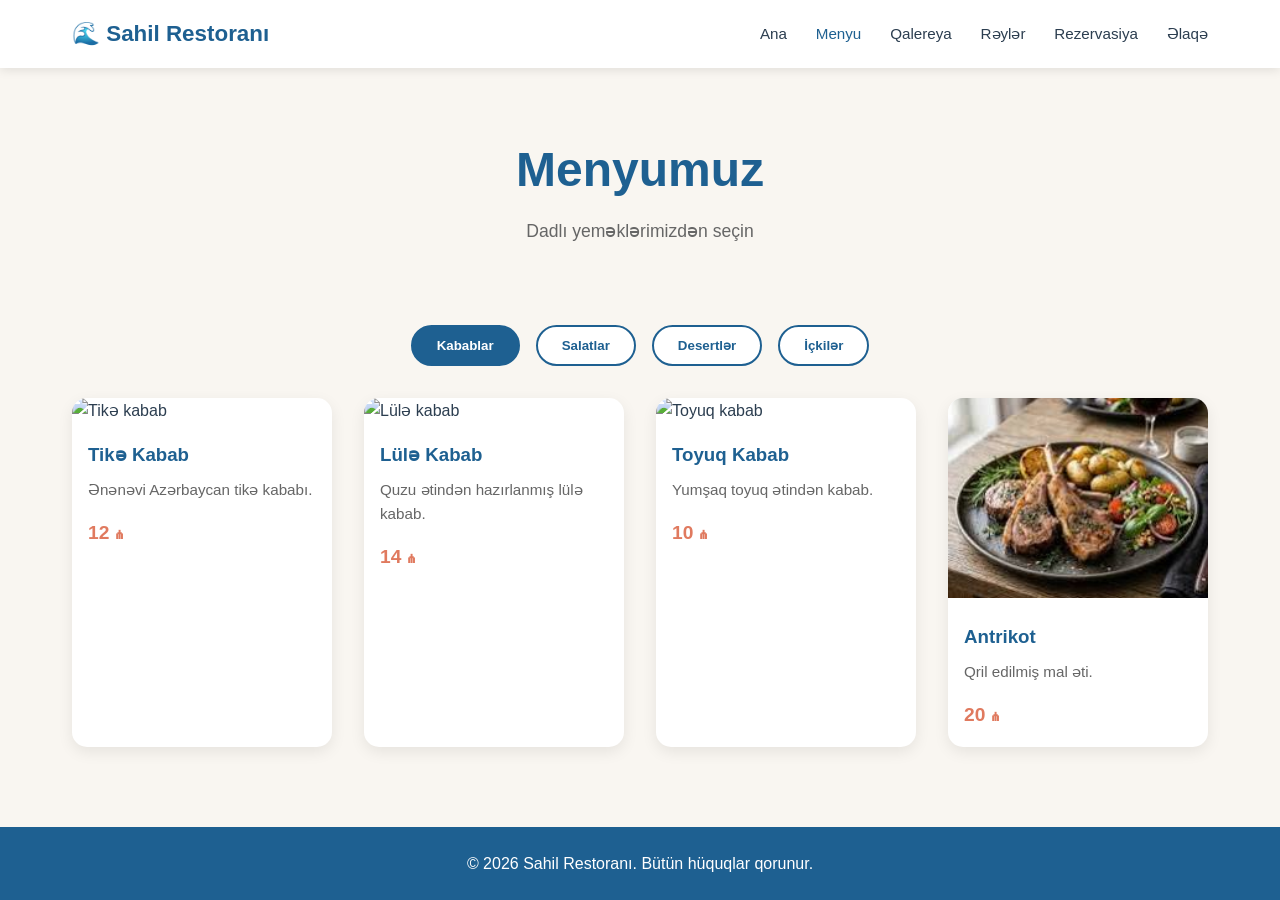
==== menu.html @ 6dcf40fe "Final project" ====
<!DOCTYPE html>
<html lang="en">
<head>
    <meta charset="UTF-8">
    <meta name="viewport" content="width=device-width, initial-scale=1.0">
    <title>Menyu — Sahil Restoranı</title>
    <link rel="stylesheet" href="style.css">
</head>
<body>

    <header class="header">
        <nav class="navbar">
            <a href="index.html" class="logo">🌊 Sahil Restoranı</a>
            <ul class="nav-menu">
                <li><a href="index.html">Ana</a></li>
                <li><a href="menu.html" class="active">Menyu</a></li>
                <li><a href="qalereya.html">Qalereya</a></li>
                <li><a href="reyler.html">Rəylər</a></li>
                <li><a href="rezervasiya.html">Rezervasiya</a></li>
                <li><a href="elaqe.html">Əlaqə</a></li>
            </ul>
            <div class="hamburger"><span></span><span></span><span></span></div>
        </nav>
    </header>

    <section class="page-title">
        <h1>Menyumuz</h1>
        <p>Dadlı yeməklərimizdən seçin</p>
    </section>

    <section class="menu">
        <div class="menu-tabs">
            <button class="tab-btn active" data-tab="kabab">Kabablar</button>
            <button class="tab-btn" data-tab="salat">Salatlar</button>
            <button class="tab-btn" data-tab="desert">Desertlər</button>
            <button class="tab-btn" data-tab="ickiler">İçkilər</button>
        </div>

        <div class="menu-grid active" data-content="kabab">
            <div class="menu-item">
                <img src="https://images.pexels.com/photos/8681915/pexels-photo-8681915.jpeg" alt="Tikə kabab">
                <h3>Tikə Kabab</h3>
                <p>Ənənəvi Azərbaycan tikə kababı.</p>
                <span class="price">12 ₼</span>
            </div>
            <div class="menu-item">
                <img src="https://images.pexels.com/photos/36169136/pexels-photo-36169136.jpeg" alt="Lülə kabab">
                <h3>Lülə Kabab</h3>
                <p>Quzu ətindən hazırlanmış lülə kabab.</p>
                <span class="price">14 ₼</span>
            </div>
            <div class="menu-item">
                <img src="https://images.pexels.com/photos/37322777/pexels-photo-37322777.jpeg" alt="Toyuq kabab">
                <h3>Toyuq Kabab</h3>
                <p>Yumşaq toyuq ətindən kabab.</p>
                <span class="price">10 ₼</span>
            </div>
            <div class="menu-item">
                <img src="[data-uri]" alt="Antrikot">
                <h3>Antrikot</h3>
                <p>Qril edilmiş mal əti.</p>
                <span class="price">20 ₼</span>
            </div>
        </div>

        <div class="menu-grid" data-content="salat">
            <div class="menu-item">
                <img src="https://images.pexels.com/photos/38986888/pexels-photo-38986888.jpeg" alt="Çoban salatı">
                <h3>Çoban Salatı</h3>
                <p>Təzə tərəvəzlərdən hazırlanmış salat.</p>
                <span class="price">8 ₼</span>
            </div>
            <div class="menu-item">
                <img src="https://images.pexels.com/photos/36798132/pexels-photo-36798132.jpeg" alt="Sezar">
                <h3>Sezar Salatı</h3>
                <p>Toyuq, kruton və xüsusi sous ilə.</p>
                <span class="price">10 ₼</span>
            </div>
            <div class="menu-item">
                <img src="https://images.pexels.com/photos/37206679/pexels-photo-37206679.jpeg" alt="Yunan salatı">
                <h3>Yunan Salatı</h3>
                <p>Feta pendiri və zeytun ilə.</p>
                <span class="price">9 ₼</span>
            </div>
        </div>

        <div class="menu-grid" data-content="desert">
            <div class="menu-item">
                <img src="https://images.pexels.com/photos/27848148/pexels-photo-27848148.jpeg" alt="Şokolad tortu">
                <h3>Şokolad Tortu</h3>
                <p>Ev şəraitində hazırlanmış tort.</p>
                <span class="price">6 ₼</span>
            </div>
            <div class="menu-item">
                <img src="https://images.pexels.com/photos/25746365/pexels-photo-25746365.jpeg" alt="Çizkeyk">
                <h3>Çizkeyk</h3>
                <p>Yumşaq və dadlı çizkeyk.</p>
                <span class="price">7 ₼</span>
            </div>
            <div class="menu-item">
                <img src="https://images.pexels.com/photos/10865939/pexels-photo-10865939.jpeg" alt="Baklava">
                <h3>Baklava</h3>
                <p>Ənənəvi Azərbaycan baklavası.</p>
                <span class="price">5 ₼</span>
            </div>
        </div>

        <div class="menu-grid" data-content="ickiler">
            <div class="menu-item">
                <img src="https://images.pexels.com/photos/18067066/pexels-photo-18067066.jpeg" alt="Çay">
                <h3>Azərbaycan Çayı</h3>
                <p>Ənənəvi armudu stəkanda çay.</p>
                <span class="price">3 ₼</span>
            </div>
            <div class="menu-item">
                <img src="https://images.pexels.com/photos/33223927/pexels-photo-33223927.jpeg" alt="Limonad">
                <h3>Ev Limonadı</h3>
                <p>Təzə limondan hazırlanmış.</p>
                <span class="price">4 ₼</span>
            </div>
            <div class="menu-item">
                <img src="https://images.pexels.com/photos/32844754/pexels-photo-32844754.jpeg" alt="Qəhvə">
                <h3>Türk Qəhvəsi</h3>
                <p>Ənənəvi üsulla hazırlanmış.</p>
                <span class="price">4 ₼</span>
            </div>
        </div>
    </section>

    <footer class="footer">
        <p>© 2026 Sahil Restoranı. Bütün hüquqlar qorunur.</p>
    </footer>

    <button class="back-to-top" id="backToTop">↑</button>
    <script src="script.js"></script>
</body>
</html>
---- style.css ----
* {
    margin: 0;
    padding: 0;
    box-sizing: border-box;
}


body {
    font-family: 'Segoe UI', Tahoma, sans-serif;
    color: #2c3e50;
    background: #f9f6f1;
    line-height: 1.6;
    overflow-x: hidden;
}

.header {
    position: sticky;
    top: 0;
    background: rgba(255, 255, 255, 0.95);
    backdrop-filter: blur(10px);
    box-shadow: 0 2px 10px rgba(0, 0, 0, 0.1);
    z-index: 100;
}

.navbar {
    display: flex;
    justify-content: space-between;
    align-items: center;
    padding: 1rem 2rem;
    max-width: 1200px;
    margin: 0 auto;
}

.logo {
    font-size: 1.4rem;
    font-weight: bold;
    text-decoration: none;
    color: #1e6091;
    transition: transform 0.3s;
}

.logo:hover { transform: scale(1.05); }

.nav-menu {
    display: flex;
    list-style: none;
    gap: 1.8rem;
}

.nav-menu a {
    text-decoration: none;
    color: #2c3e50;
    font-weight: 500;
    font-size: 0.95rem;
    position: relative;
    transition: color 0.3s;
}

.nav-menu a::after {
    /* content: ''; */
    position: absolute;
    bottom: -5px;
    left: 0;
    width: 0;
    height: 2px;
    background: #1e6091;
    transition: width 0.3s;
}

.nav-menu a:hover,
.nav-menu a.active { color: #1e6091; }

.nav-menu a:hover::after,
.nav-menu a.active::after { width: 100%; }

.hamburger {
    display: none;
    flex-direction: column;
    cursor: pointer;
    gap: 5px;
}

.hamburger span {
    width: 25px;
    height: 3px;
    background: #1e6091;
    border-radius: 3px;
    transition: 0.3s;
}


.hero {
    height: 100vh;
    background: linear-gradient(rgba(0, 0, 0, 0.5), rgba(0, 0, 0, 0.5)),
                url('https://images.unsplash.com/photo-1559339352-11d035aa65de?w=1600') center/cover fixed;
    display: flex;
    flex-direction: column;
    justify-content: center;
    align-items: center;
    text-align: center;
    color: white;
    padding: 2rem;
    position: relative;
}

.hero-content h1 {
    font-size: clamp(2rem, 5vw, 4rem);
    margin-bottom: 1rem;
    animation: fadeUp 1s ease;
}

.hero-content p {
    font-size: clamp(1rem, 2vw, 1.3rem);
    margin-bottom: 2rem;
    animation: fadeUp 1.3s ease;
}

.hero-buttons {
    display: flex;
    gap: 1rem;
    justify-content: center;
    flex-wrap: wrap;
    animation: fadeUp 1.6s ease;
}

.btn {
    display: inline-block;
    padding: 0.9rem 2rem;
    background: #1e6091;
    color: white;
    text-decoration: none;
    border-radius: 30px;
    font-weight: bold;
    border: 2px solid #1e6091;
    cursor: pointer;
    transition: 0.3s;
    font-size: 1rem;
    font-family: inherit;
}

.btn:hover {
    background: #14456b;
    transform: translateY(-3px);
    box-shadow: 0 10px 20px rgba(30, 96, 145, 0.4);
}

.btn-outline {
    background: transparent;
    color: white;
}

.btn-outline:hover {
    background: white;
    color: #1e6091;
}

.scroll-down {
    position: absolute;
    bottom: 2rem;
    color: white;
    font-size: 1rem;
    animation: bounce 2s infinite;
}

@keyframes bounce {
    0%, 100% { transform: translateY(0); }
    50% { transform: translateY(10px); }
}


.page-title {
    text-align: center;
    padding: 4rem 2rem 2rem;
    max-width: 1200px;
    margin: 0 auto;
    animation: fadeUp 0.8s ease;
}

.page-title h1 {
    font-size: clamp(2rem, 4vw, 3rem);
    color: #1e6091;
    margin-bottom: 0.5rem;
}

.page-title p { color: #666; font-size: 1.1rem; }


section {
    padding: 3rem 2rem;
    max-width: 1200px;
    margin: 0 auto;
}

section h2 {
    text-align: center;
    font-size: clamp(1.8rem, 4vw, 2.5rem);
    color: #1e6091;
    margin-bottom: 2rem;
}


.about-content {
    display: grid;
    grid-template-columns: 1fr 1fr;
    gap: 3rem;
    align-items: center;
}

.about-text p { margin-bottom: 1rem; font-size: 1.05rem; }

.about-content img {
    width: 100%;
    border-radius: 15px;
    box-shadow: 0 10px 30px rgba(0, 0, 0, 0.15);
}

.stats {
    display: flex;
    gap: 2rem;
    margin-top: 2rem;
}

.stat h3 { color: #1e6091; font-size: 2rem; }
.stat p { color: #666; font-size: 0.9rem; }


.menu-tabs {
    display: flex;
    justify-content: center;
    flex-wrap: wrap;
    gap: 1rem;
    margin-bottom: 2rem;
}

.tab-btn {
    padding: 0.7rem 1.5rem;
    border: 2px solid #1e6091;
    background: white;
    color: #1e6091;
    border-radius: 30px;
    cursor: pointer;
    font-weight: 600;
    font-family: inherit;
    transition: 0.3s;
}

.tab-btn:hover { background: #e6f0f8; }
.tab-btn.active { background: #1e6091; color: white; }

.menu-grid {
    display: none;
    grid-template-columns: repeat(auto-fit, minmax(250px, 1fr));
    gap: 2rem;
    animation: fadeIn 0.5s ease;
}

.menu-grid.active { display: grid; }

@keyframes fadeIn {
    from { opacity: 0; transform: translateY(20px); }
    to { opacity: 1; transform: translateY(0); }
}

.menu-item {
    background: white;
    border-radius: 15px;
    overflow: hidden;
    box-shadow: 0 5px 15px rgba(0, 0, 0, 0.08);
    transition: transform 0.3s, box-shadow 0.3s;
}

.menu-item:hover {
    transform: translateY(-8px);
    box-shadow: 0 15px 30px rgba(0, 0, 0, 0.15);
}

.menu-item img {
    width: 100%;
    height: 200px;
    object-fit: cover;
}

.menu-item h3 { padding: 1rem 1rem 0.5rem; color: #1e6091; }
.menu-item p { padding: 0 1rem; color: #666; font-size: 0.95rem; }

.price {
    display: block;
    padding: 1rem;
    font-weight: bold;
    color: #e07a5f;
    font-size: 1.2rem;
}


.gallery-grid {
    display: grid;
    grid-template-columns: repeat(auto-fit, minmax(220px, 1fr));
    gap: 1rem;
}

.gallery-grid img {
    width: 100%;
    height: 220px;
    object-fit: cover;
    border-radius: 10px;
    transition: transform 0.3s, filter 0.3s;
    cursor: pointer;
}

.gallery-grid img:hover {
    transform: scale(1.05);
    filter: brightness(1.1);
}


.reviews-grid {
    display: grid;
    grid-template-columns: repeat(auto-fit, minmax(280px, 1fr));
    gap: 1.5rem;
}

.review-card {
    background: white;
    padding: 2rem;
    border-radius: 15px;
    box-shadow: 0 5px 15px rgba(0, 0, 0, 0.08);
    transition: transform 0.3s;
}

.review-card:hover { transform: translateY(-5px); }

.stars {
    color: #f4b400;
    font-size: 1.3rem;
    margin-bottom: 0.5rem;
}

.review-card p {
    font-style: italic;
    margin-bottom: 1rem;
    color: #555;
}

.review-card h4 { color: #1e6091; text-align: right; }


.reservation {
    background: white;
    border-radius: 20px;
    padding: 3rem 2rem;
    box-shadow: 0 10px 30px rgba(0, 0, 0, 0.08);
    max-width: 900px;
    margin: 0 auto 3rem;
}

.reservation-form {
    display: grid;
    grid-template-columns: 1fr 1fr;
    gap: 1.5rem;
    max-width: 800px;
    margin: 0 auto;
}

.form-group { display: flex; flex-direction: column; }
.form-group.full { grid-column: 1 / -1; }

.form-group label {
    margin-bottom: 0.5rem;
    font-weight: 600;
    color: #1e6091;
}

.form-group input,
.form-group select,
.form-group textarea {
    padding: 0.8rem;
    border: 2px solid #ddd;
    border-radius: 10px;
    font-family: inherit;
    font-size: 1rem;
    transition: border 0.3s;
}

.form-group input:focus,
.form-group select:focus,
.form-group textarea:focus {
    outline: none;
    border-color: #1e6091;
}

.btn-submit {
    grid-column: 1 / -1;
    justify-self: center;
    padding: 1rem 3rem;
}

.form-message {
    text-align: center;
    margin-top: 1.5rem;
    font-weight: 600;
    color: #27ae60;
    min-height: 1.5rem;
}

.contact-grid {
    display: grid;
    grid-template-columns: 1fr 1fr;
    gap: 2rem;
    align-items: center;
}

.contact-info p { font-size: 1.1rem; margin: 0.7rem 0; }

.socials {
    margin-top: 1.5rem;
    display: flex;
    gap: 1rem;
    flex-wrap: wrap;
}

.socials a {
    text-decoration: none;
    color: #1e6091;
    background: #e6f0f8;
    padding: 0.5rem 1rem;
    border-radius: 20px;
    font-weight: 600;
    transition: 0.3s;
}

.socials a:hover { background: #1e6091; color: white; }


.footer {
    background: #1e6091;
    color: white;
    text-align: center;
    padding: 1.5rem;
    margin-top: 2rem;
}


.back-to-top {
    position: fixed;
    bottom: 2rem;
    right: 2rem;
    width: 50px;
    height: 50px;
    background: #1e6091;
    color: white;
    border: none;
    border-radius: 50%;
    font-size: 1.3rem;
    cursor: pointer;
    opacity: 0;
    visibility: hidden;
    transition: 0.3s;
    box-shadow: 0 5px 15px rgba(30, 96, 145, 0.4);
    z-index: 50;
}

.back-to-top.show { opacity: 1; visibility: visible; }
.back-to-top:hover { background: #14456b; transform: translateY(-5px); }


@keyframes fadeUp {
    from { opacity: 0; transform: translateY(30px); }
    to { opacity: 1; transform: translateY(0); }
}


@media (max-width: 768px) {
    .nav-menu {
        position: absolute;
        top: 100%;
        left: 0;
        right: 0;
        background: white;
        flex-direction: column;
        padding: 1rem 2rem;
        gap: 1rem;
        transform: translateX(-100%);
        transition: transform 0.3s;
        box-shadow: 0 5px 10px rgba(0, 0, 0, 0.1);
    }

    .nav-menu.active { transform: translateX(0); }
    .hamburger { display: flex; }

    section { padding: 2rem 1rem; }

    .about-content,
    .contact-grid { grid-template-columns: 1fr; }

    .reservation-form { grid-template-columns: 1fr; }

    .stats {
        flex-direction: column;
        gap: 1rem;
        text-align: center;
    }

    .hero { background-attachment: scroll; }
}
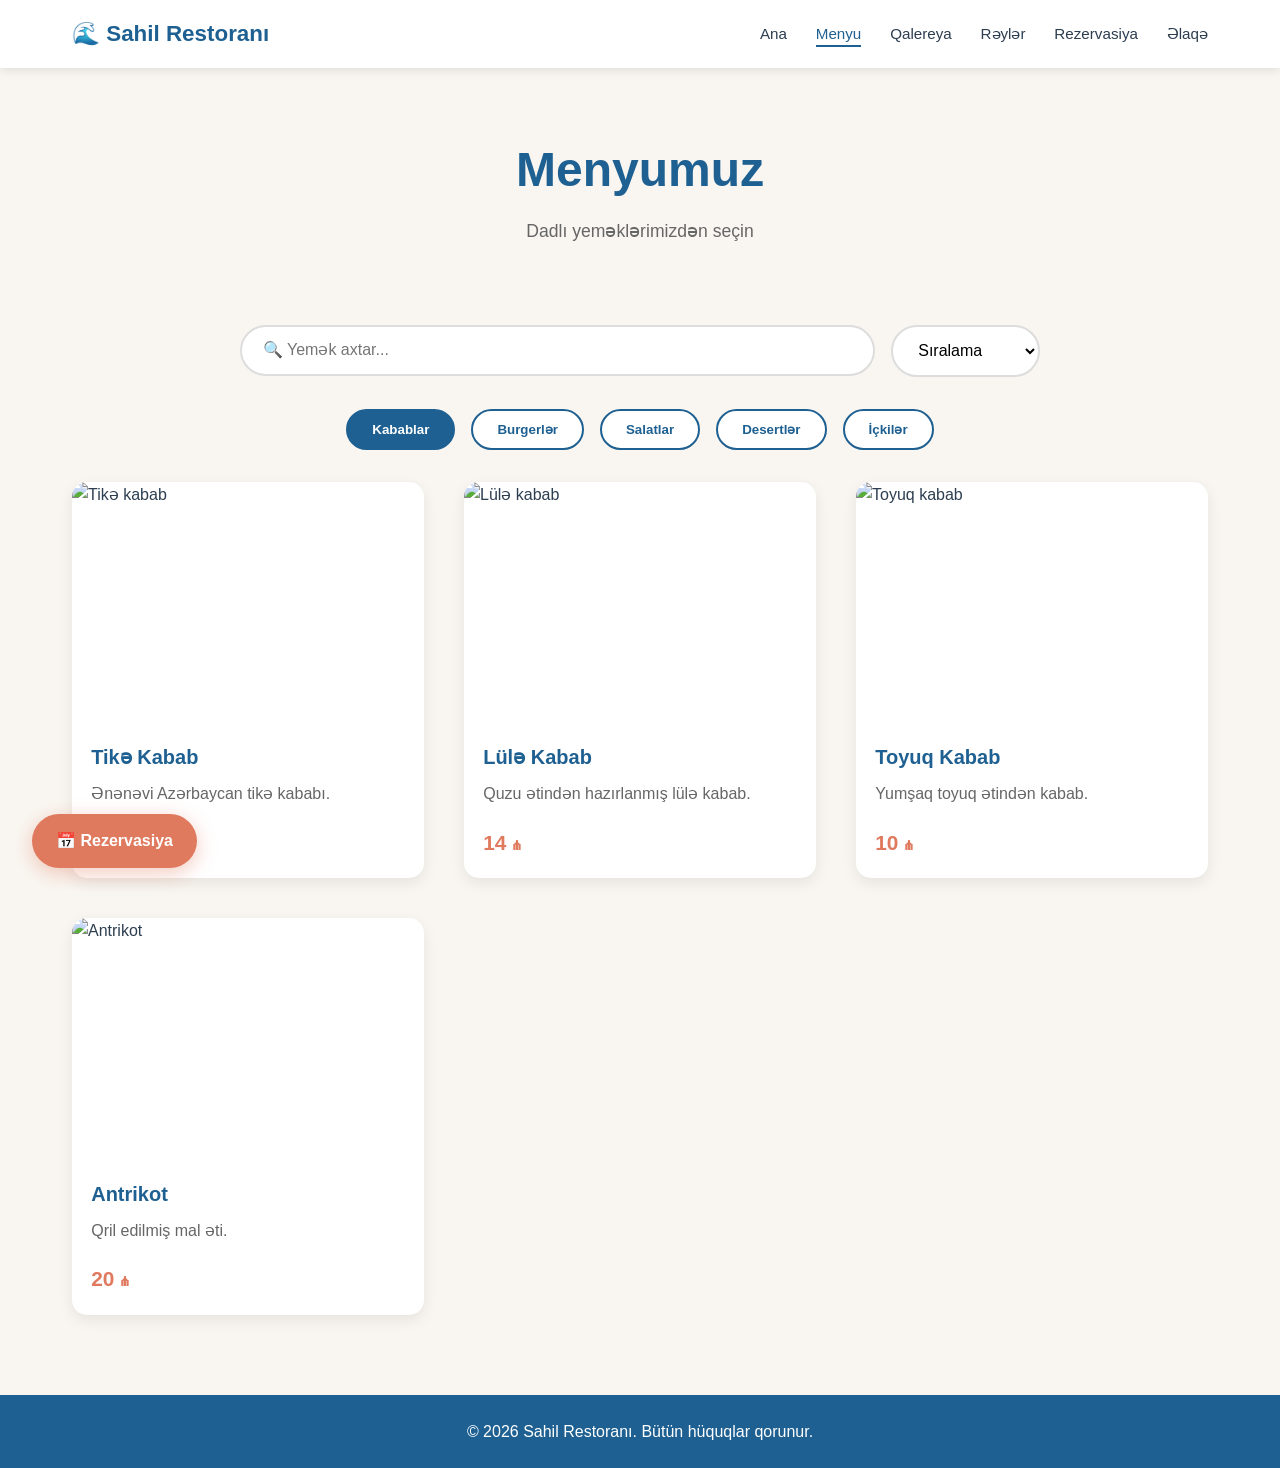
==== commit dc3683ad: "FİNALPROJECTS" ====
--- a/menu.html
+++ b/menu.html
@@ -29,99 +29,228 @@
     </section>
 
     <section class="menu">
+        <div class="menu-controls">
+            <div class="search-box">
+                <input type="text" id="searchInput" placeholder="🔍 Yemək axtar...">
+            </div>
+            <div class="sort-box">
+                <select id="sortSelect">
+                    <option value="default">Sıralama</option>
+                    <option value="low">Əvvəl ucuz</option>
+                    <option value="high">Əvvəl baha</option>
+                </select>
+            </div>
+        </div>
+
         <div class="menu-tabs">
             <button class="tab-btn active" data-tab="kabab">Kabablar</button>
+            <button class="tab-btn" data-tab="burger">Burgerlər</button>
             <button class="tab-btn" data-tab="salat">Salatlar</button>
             <button class="tab-btn" data-tab="desert">Desertlər</button>
             <button class="tab-btn" data-tab="ickiler">İçkilər</button>
         </div>
 
+      
         <div class="menu-grid active" data-content="kabab">
-            <div class="menu-item">
-                <img src="https://images.pexels.com/photos/8681915/pexels-photo-8681915.jpeg" alt="Tikə kabab">
+            <div class="menu-item" data-ad="Tikə Kabab" data-qiymet="12">
+                <img src="https://images.unsplash.com/photo-1544025162-d76694265947?w=500" alt="Tikə kabab">
                 <h3>Tikə Kabab</h3>
                 <p>Ənənəvi Azərbaycan tikə kababı.</p>
                 <span class="price">12 ₼</span>
             </div>
-            <div class="menu-item">
-                <img src="https://images.pexels.com/photos/36169136/pexels-photo-36169136.jpeg" alt="Lülə kabab">
+            <div class="menu-item" data-ad="Lülə Kabab" data-qiymet="14">
+                <img src="https://images.unsplash.com/photo-1529193591184-b1d58069ecdd?w=500" alt="Lülə kabab">
                 <h3>Lülə Kabab</h3>
                 <p>Quzu ətindən hazırlanmış lülə kabab.</p>
                 <span class="price">14 ₼</span>
             </div>
-            <div class="menu-item">
-                <img src="https://images.pexels.com/photos/37322777/pexels-photo-37322777.jpeg" alt="Toyuq kabab">
+            <div class="menu-item" data-ad="Toyuq Kabab" data-qiymet="10">
+                <img src="https://images.unsplash.com/photo-1603360946369-dc9bb6258143?w=500" alt="Toyuq kabab">
                 <h3>Toyuq Kabab</h3>
                 <p>Yumşaq toyuq ətindən kabab.</p>
                 <span class="price">10 ₼</span>
             </div>
-            <div class="menu-item">
-                <img src="[data-uri]" alt="Antrikot">
+            <div class="menu-item" data-ad="Antrikot" data-qiymet="20">
+                <img src="https://images.unsplash.com/photo-1555939594-58d7cb561ad1?w=500" alt="Antrikot">
                 <h3>Antrikot</h3>
                 <p>Qril edilmiş mal əti.</p>
                 <span class="price">20 ₼</span>
             </div>
         </div>
 
+       
+        <div class="menu-grid" data-content="burger">
+            <div class="menu-item" data-ad="Klassik Burger" data-qiymet="12">
+                <img src="https://images.unsplash.com/photo-1568901346375-23c9450c58cd?w=500" alt="Klassik Burger">
+                <h3>Klassik Burger</h3>
+                <p>Mal əti kotleti, pendir, kahı, pomidor, xüsusi sous.</p>
+                <span class="price">12 ₼</span>
+            </div>
+            <div class="menu-item" data-ad="Çizburger" data-qiymet="13">
+                <img src="https://images.unsplash.com/photo-1550547660-d9450f859349?w=500" alt="Çizburger">
+                <h3>Çizburger</h3>
+                <p>İkiqat pendir, mal əti kotleti, turşu və sous.</p>
+                <span class="price">13 ₼</span>
+            </div>
+            <div class="menu-item" data-ad="Toyuq Burger" data-qiymet="10">
+                <img src="https://images.unsplash.com/photo-1606755962773-d324e0a13086?w=500" alt="Toyuq Burger">
+                <h3>Toyuq Burger</h3>
+                <p>Qızardılmış toyuq filesi, təzə tərəvəzlər, mayonez.</p>
+                <span class="price">10 ₼</span>
+            </div>
+            <div class="menu-item" data-ad="Veggi Burger" data-qiymet="9">
+                <img src="https://images.unsplash.com/photo-1520072959219-c595dc870360?w=500" alt="Veggi Burger">
+                <h3>Veggi Burger</h3>
+                <p>Bitki əsaslı kotlet, avokado, təzə göyərti.</p>
+                <span class="price">9 ₼</span>
+            </div>
+            <div class="menu-item" data-ad="BBQ Burger" data-qiymet="14">
+                <img src="https://images.unsplash.com/photo-1594212699903-ec8a3eca50f5?w=500" alt="BBQ Burger">
+                <h3>BBQ Burger</h3>
+                <p>Barbekü sousu, qızardılmış soğan, mal əti kotleti.</p>
+                <span class="price">14 ₼</span>
+            </div>
+            <div class="menu-item" data-ad="Double Burger" data-qiymet="16">
+                <img src="https://images.unsplash.com/photo-1553979459-d2229ba7433b?w=500" alt="Double Burger">
+                <h3>Double Burger</h3>
+                <p>İkiqat mal əti kotleti, ikiqat pendir, xüsusi sous.</p>
+                <span class="price">16 ₼</span>
+            </div>
+        </div>
+
         <div class="menu-grid" data-content="salat">
-            <div class="menu-item">
-                <img src="https://images.pexels.com/photos/38986888/pexels-photo-38986888.jpeg" alt="Çoban salatı">
+            <div class="menu-item" data-ad="Çoban Salatı" data-qiymet="8">
+                <img src="https://images.unsplash.com/photo-1512621776951-a57141f2eefd?w=500" alt="Çoban salatı">
                 <h3>Çoban Salatı</h3>
                 <p>Təzə tərəvəzlərdən hazırlanmış salat.</p>
                 <span class="price">8 ₼</span>
             </div>
-            <div class="menu-item">
-                <img src="https://images.pexels.com/photos/36798132/pexels-photo-36798132.jpeg" alt="Sezar">
+            <div class="menu-item" data-ad="Sezar Salatı" data-qiymet="10">
+                <img src="https://images.unsplash.com/photo-1540189549336-e6e99c3679fe?w=500" alt="Sezar salatı">
                 <h3>Sezar Salatı</h3>
                 <p>Toyuq, kruton və xüsusi sous ilə.</p>
                 <span class="price">10 ₼</span>
             </div>
-            <div class="menu-item">
-                <img src="https://images.pexels.com/photos/37206679/pexels-photo-37206679.jpeg" alt="Yunan salatı">
+            <div class="menu-item" data-ad="Yunan Salatı" data-qiymet="9">
+                <img src="https://images.unsplash.com/photo-1551248429-40975aa4de74?w=500" alt="Yunan salatı">
                 <h3>Yunan Salatı</h3>
                 <p>Feta pendiri və zeytun ilə.</p>
                 <span class="price">9 ₼</span>
             </div>
-        </div>
-
+            <div class="menu-item" data-ad="Mimoza Salatı" data-qiymet="9">
+                <img src="https://images.unsplash.com/photo-1540189549336-e6e99c3679fe?w=500" alt="Mimoza salatı">
+                <h3>Mimoza Salatı</h3>
+                <p>Balıq, yumurta, pendir və mayonez ilə.</p>
+                <span class="price">9 ₼</span>
+            </div>
+            <div class="menu-item" data-ad="Ton Balıqlı Salat" data-qiymet="11">
+                <img src="https://images.unsplash.com/photo-1512621776951-a57141f2eefd?w=500" alt="Ton balıqlı salat">
+                <h3>Ton Balıqlı Salat</h3>
+                <p>Ton balığı, təzə tərəvəz və zeytun yağı ilə.</p>
+                <span class="price">11 ₼</span>
+            </div>
+            <div class="menu-item" data-ad="Qreçka Salatı" data-qiymet="7">
+                <img src="https://images.unsplash.com/photo-1512621776951-a57141f2eefd?w=500" alt="Qreçka salatı">
+                <h3>Qreçka Salatı</h3>
+                <p>Qreçka, tərəvəz və göyərti ilə.</p>
+                <span class="price">7 ₼</span>
+            </div>
+        </div>
+
+        
         <div class="menu-grid" data-content="desert">
-            <div class="menu-item">
-                <img src="https://images.pexels.com/photos/27848148/pexels-photo-27848148.jpeg" alt="Şokolad tortu">
+            <div class="menu-item" data-ad="Şokolad Tortu" data-qiymet="6">
+                <img src="https://images.unsplash.com/photo-1551024506-0bccd828d307?w=500" alt="Şokolad tortu">
                 <h3>Şokolad Tortu</h3>
                 <p>Ev şəraitində hazırlanmış tort.</p>
                 <span class="price">6 ₼</span>
             </div>
-            <div class="menu-item">
-                <img src="https://images.pexels.com/photos/25746365/pexels-photo-25746365.jpeg" alt="Çizkeyk">
+            <div class="menu-item" data-ad="Çizkeyk" data-qiymet="7">
+                <img src="https://images.unsplash.com/photo-1578985545062-69928b1d9587?w=500" alt="Çizkeyk">
                 <h3>Çizkeyk</h3>
                 <p>Yumşaq və dadlı çizkeyk.</p>
                 <span class="price">7 ₼</span>
             </div>
-            <div class="menu-item">
-                <img src="https://images.pexels.com/photos/10865939/pexels-photo-10865939.jpeg" alt="Baklava">
+            <div class="menu-item" data-ad="Baklava" data-qiymet="5">
+                <img src="https://images.unsplash.com/photo-1488477181946-6428a0291777?w=500" alt="Baklava">
                 <h3>Baklava</h3>
                 <p>Ənənəvi Azərbaycan baklavası.</p>
                 <span class="price">5 ₼</span>
             </div>
-        </div>
-
+            <div class="menu-item" data-ad="Tiramisu" data-qiymet="8">
+                <img src="https://images.unsplash.com/photo-1571877227200-a0d98ea607e9?w=500" alt="Tiramisu">
+                <h3>Tiramisu</h3>
+                <p>İtalyan üslubunda, qəhvəli desert.</p>
+                <span class="price">8 ₼</span>
+            </div>
+            <div class="menu-item" data-ad="Panna Cotta" data-qiymet="7">
+                <img src="https://images.unsplash.com/photo-1488477181946-6428a0291777?w=500" alt="Panna Cotta">
+                <h3>Panna Cotta</h3>
+                <p>Yumşaq italyan deserti, meyvə sousu ilə.</p>
+                <span class="price">7 ₼</span>
+            </div>
+            <div class="menu-item" data-ad="Profiterol" data-qiymet="6">
+                <img src="https://images.unsplash.com/photo-1551024506-0bccd828d307?w=500" alt="Profiterol">
+                <h3>Profiterol</h3>
+                <p>Şokolad souslu, yumşaq xəmir topaları.</p>
+                <span class="price">6 ₼</span>
+            </div>
+        </div>
+
+        
         <div class="menu-grid" data-content="ickiler">
-            <div class="menu-item">
-                <img src="https://images.pexels.com/photos/18067066/pexels-photo-18067066.jpeg" alt="Çay">
+            <div class="menu-item" data-ad="Azərbaycan Çayı" data-qiymet="3">
+                <img src="https://images.unsplash.com/photo-1576092768241-dec231879fc3?w=500" alt="Azərbaycan çayı">
                 <h3>Azərbaycan Çayı</h3>
-                <p>Ənənəvi armudu stəkanda çay.</p>
+                <p>Ənənəvi armudu stəkanda, limon ilə.</p>
                 <span class="price">3 ₼</span>
             </div>
-            <div class="menu-item">
-                <img src="https://images.pexels.com/photos/33223927/pexels-photo-33223927.jpeg" alt="Limonad">
+            <div class="menu-item" data-ad="Türk Qəhvəsi" data-qiymet="4">
+                <img src="https://images.unsplash.com/photo-1578374173705-969cbe6f2d6b?w=500" alt="Türk qəhvəsi">
+                <h3>Türk Qəhvəsi</h3>
+                <p>Ənənəvi üsulla, mis cezvedə.</p>
+                <span class="price">4 ₼</span>
+            </div>
+            <div class="menu-item" data-ad="Ev Limonadı" data-qiymet="4">
+                <img src="https://images.unsplash.com/photo-1556679343-c7306c1976bc?w=500" alt="Limonad">
                 <h3>Ev Limonadı</h3>
                 <p>Təzə limondan hazırlanmış.</p>
                 <span class="price">4 ₼</span>
             </div>
-            <div class="menu-item">
-                <img src="https://images.pexels.com/photos/32844754/pexels-photo-32844754.jpeg" alt="Qəhvə">
-                <h3>Türk Qəhvəsi</h3>
-                <p>Ənənəvi üsulla hazırlanmış.</p>
+            <div class="menu-item" data-ad="Espresso" data-qiymet="5">
+                <img src="https://images.unsplash.com/photo-1510707577719-ae7c14805e3a?w=500" alt="Espresso">
+                <h3>Espresso</h3>
+                <p>İtalyan üslubunda güclü qəhvə.</p>
+                <span class="price">5 ₼</span>
+            </div>
+            <div class="menu-item" data-ad="Kapuçino" data-qiymet="6">
+                <img src="https://images.unsplash.com/photo-1572442388796-11668a67e53d?w=500" alt="Kapuçino">
+                <h3>Kapuçino</h3>
+                <p>Südlü və köpüklü İtalyan qəhvəsi.</p>
+                <span class="price">6 ₼</span>
+            </div>
+            <div class="menu-item" data-ad="Nanə Çayı" data-qiymet="3">
+                <img src="https://images.unsplash.com/photo-1576092768241-dec231879fc3?w=500" alt="Nanə çayı">
+                <h3>Nanə Çayı</h3>
+                <p>Təzə nanə ilə hazırlanmış isti çay.</p>
+                <span class="price">3 ₼</span>
+            </div>
+            <div class="menu-item" data-ad="Portağal Şirəsi" data-qiymet="5">
+                <img src="https://images.unsplash.com/photo-1600271886742-f049cd451bba?w=500" alt="Portağal şirəsi">
+                <h3>Portağal Şirəsi</h3>
+                <p>Təzə sıxılmış portağal şirəsi.</p>
+                <span class="price">5 ₼</span>
+            </div>
+            <div class="menu-item" data-ad="Ayran" data-qiymet="3">
+                <img src="https://images.pexels.com/photos/30878211/pexels-photo-30878211.jpeg?w=500" alt="Ayran">
+                <h3>Ayran</h3>
+                <p>Ev şəraitində hazırlanmış sərin ayran.</p>
+                <span class="price">3 ₼</span>
+            </div>
+            <div class="menu-item" data-ad="Qatıq" data-qiymet="4">
+                <img src="https://images.unsplash.com/photo-1488477181946-6428a0291777?w=500" alt="Qatıq">
+                <h3>Qatıq</h3>
+                <p>Təbii süd məhsulu, təzə və dadlı.</p>
                 <span class="price">4 ₼</span>
             </div>
         </div>
@@ -131,6 +260,7 @@
         <p>© 2026 Sahil Restoranı. Bütün hüquqlar qorunur.</p>
     </footer>
 
+    <a href="rezervasiya.html" class="float-reserve">📅 Rezervasiya</a>
     <button class="back-to-top" id="backToTop">↑</button>
     <script src="script.js"></script>
 </body>
--- a/style.css
+++ b/style.css
@@ -4,6 +4,7 @@
     box-sizing: border-box;
 }
 
+html { scroll-behavior: smooth; }
 
 body {
     font-family: 'Segoe UI', Tahoma, sans-serif;
@@ -57,7 +58,7 @@
 }
 
 .nav-menu a::after {
-    /* content: ''; */
+    content: '';
     position: absolute;
     bottom: -5px;
     left: 0;
@@ -87,7 +88,6 @@
     border-radius: 3px;
     transition: 0.3s;
 }
-
 
 .hero {
     height: 100vh;
@@ -167,7 +167,6 @@
     50% { transform: translateY(10px); }
 }
 
-
 .page-title {
     text-align: center;
     padding: 4rem 2rem 2rem;
@@ -182,7 +181,10 @@
     margin-bottom: 0.5rem;
 }
 
-.page-title p { color: #666; font-size: 1.1rem; }
+.page-title p { 
+    color: #666;
+    font-size: 1.1rem; 
+    }
 
 
 section {
@@ -206,7 +208,10 @@
     align-items: center;
 }
 
-.about-text p { margin-bottom: 1rem; font-size: 1.05rem; }
+.about-text p {
+     margin-bottom: 1rem;
+     font-size: 1.05rem; 
+    }
 
 .about-content img {
     width: 100%;
@@ -220,9 +225,14 @@
     margin-top: 2rem;
 }
 
-.stat h3 { color: #1e6091; font-size: 2rem; }
-.stat p { color: #666; font-size: 0.9rem; }
-
+.stat h3 { 
+    color: #1e6091;
+     font-size: 2rem; 
+    }
+
+.stat p { color: #666;
+     font-size: 0.9rem; 
+    }
 
 .menu-tabs {
     display: flex;
@@ -244,17 +254,26 @@
     transition: 0.3s;
 }
 
-.tab-btn:hover { background: #e6f0f8; }
-.tab-btn.active { background: #1e6091; color: white; }
+.tab-btn:hover { 
+    background: #e6f0f8; 
+}
+
+.tab-btn.active {
+    background: #1e6091;
+    color: white;
+}
 
 .menu-grid {
     display: none;
-    grid-template-columns: repeat(auto-fit, minmax(250px, 1fr));
-    gap: 2rem;
+    grid-template-columns: repeat(auto-fit, minmax(300px, 1fr));
+    gap: 2.5rem;
+    align-items: stretch;
     animation: fadeIn 0.5s ease;
 }
 
-.menu-grid.active { display: grid; }
+.menu-grid.active { 
+    display: grid; 
+}
 
 @keyframes fadeIn {
     from { opacity: 0; transform: translateY(20px); }
@@ -267,6 +286,9 @@
     overflow: hidden;
     box-shadow: 0 5px 15px rgba(0, 0, 0, 0.08);
     transition: transform 0.3s, box-shadow 0.3s;
+    display: flex;
+    flex-direction: column;
+    height: 100%;
 }
 
 .menu-item:hover {
@@ -276,20 +298,81 @@
 
 .menu-item img {
     width: 100%;
-    height: 200px;
+    height: 240px;
     object-fit: cover;
-}
-
-.menu-item h3 { padding: 1rem 1rem 0.5rem; color: #1e6091; }
-.menu-item p { padding: 0 1rem; color: #666; font-size: 0.95rem; }
+    flex-shrink: 0;
+}
+
+.menu-item h3 {
+    padding: 1.2rem 1.2rem 0.5rem;
+    color: #1e6091;
+    font-size: 1.25rem;
+}
+
+.menu-item p {
+    padding: 0 1.2rem;
+    color: #666;
+    font-size: 1rem;
+    flex-grow: 1;
+}
 
 .price {
     display: block;
-    padding: 1rem;
+    padding: 1.2rem;
     font-weight: bold;
     color: #e07a5f;
-    font-size: 1.2rem;
-}
+    font-size: 1.3rem;
+    margin-top: auto;
+}
+
+.menu-controls {
+    display: flex;
+    gap: 1rem;
+    justify-content: center;
+    flex-wrap: wrap;
+    margin-bottom: 2rem;
+    max-width: 800px;
+    margin-left: auto;
+    margin-right: auto;
+}
+
+.search-box { 
+    flex: 1; 
+    min-width: 250px; 
+}
+
+.search-box input {
+    width: 100%;
+    padding: 0.9rem 1.3rem;
+    border: 2px solid #ddd;
+    border-radius: 30px;
+    font-size: 1rem;
+    font-family: inherit;
+    transition: border 0.3s;
+}
+
+.search-box input:focus {
+    outline: none;
+    border-color: #1e6091;
+}
+
+.sort-box select {
+    padding: 0.9rem 1.3rem;
+    border: 2px solid #ddd;
+    border-radius: 30px;
+    font-size: 1rem;
+    font-family: inherit;
+    background: white;
+    cursor: pointer;
+    transition: border 0.3s;
+}
+
+.sort-box select:focus {
+    outline: none;
+    border-color: #1e6091;
+}
+
+.menu-item.hidden { display: none; }
 
 
 .gallery-grid {
@@ -342,7 +425,6 @@
 }
 
 .review-card h4 { color: #1e6091; text-align: right; }
-
 
 .reservation {
     background: white;
@@ -379,6 +461,7 @@
     font-family: inherit;
     font-size: 1rem;
     transition: border 0.3s;
+    resize: none;
 }
 
 .form-group input:focus,
@@ -402,6 +485,7 @@
     min-height: 1.5rem;
 }
 
+
 .contact-grid {
     display: grid;
     grid-template-columns: 1fr 1fr;
@@ -428,8 +512,10 @@
     transition: 0.3s;
 }
 
-.socials a:hover { background: #1e6091; color: white; }
-
+.socials a:hover { 
+    background: #1e6091; 
+    color: white; 
+}
 
 .footer {
     background: #1e6091;
@@ -438,7 +524,6 @@
     padding: 1.5rem;
     margin-top: 2rem;
 }
-
 
 .back-to-top {
     position: fixed;
@@ -462,12 +547,174 @@
 .back-to-top.show { opacity: 1; visibility: visible; }
 .back-to-top:hover { background: #14456b; transform: translateY(-5px); }
 
-
 @keyframes fadeUp {
     from { opacity: 0; transform: translateY(30px); }
     to { opacity: 1; transform: translateY(0); }
 }
 
+
+.lightbox {
+    position: fixed;
+    top: 0;
+    left: 0;
+    width: 100%;
+    height: 100%;
+    background: rgba(0, 0, 0, 0.85);
+    display: flex;
+    justify-content: center;
+    align-items: center;
+    z-index: 999;
+    cursor: pointer;
+    padding: 2rem;
+}
+
+.lightbox img {
+    max-width: 90%;
+    max-height: 90%;
+    border-radius: 10px;
+    box-shadow: 0 0 30px rgba(255, 255, 255, 0.2);
+}
+
+.daily-special { 
+    padding: 4rem 2rem; 
+}
+
+.daily-card {
+    display: grid;
+    grid-template-columns: 1fr 1fr;
+    gap: 3rem;
+    align-items: center;
+    background: white;
+    border-radius: 20px;
+    overflow: hidden;
+    box-shadow: 0 10px 30px rgba(0, 0, 0, 0.1);
+}
+
+.daily-card img {
+    width: 100%;
+    height: 100%;
+    min-height: 350px;
+    object-fit: cover;
+}
+
+.daily-info { 
+    padding: 2rem 2rem 2rem 0; 
+}
+
+.daily-badge {
+    display: inline-block;
+    background: #ffe6ea;
+    color: #e74c3c;
+    padding: 0.4rem 1rem;
+    border-radius: 20px;
+    font-size: 0.85rem;
+    font-weight: bold;
+    margin-bottom: 1rem;
+}
+
+.daily-info h3 {
+    color: #1e6091;
+    font-size: 1.8rem;
+    margin-bottom: 1rem;
+}
+
+.daily-info p {
+    color: #666;
+    margin-bottom: 1.5rem;
+    line-height: 1.7;
+}
+
+.daily-price {
+    display: flex;
+    align-items: center;
+    gap: 1rem;
+    margin-bottom: 1.5rem;
+}
+
+.old-price {
+    font-size: 1.3rem;
+    color: #999;
+    text-decoration: line-through;
+}
+
+.new-price {
+    font-size: 2rem;
+    font-weight: bold;
+    color: #e07a5f;
+}
+
+.work-hours { padding: 4rem 2rem; }
+
+.hours-card {
+    max-width: 600px;
+    margin: 0 auto;
+    background: white;
+    border-radius: 20px;
+    padding: 2rem;
+    box-shadow: 0 10px 30px rgba(0, 0, 0, 0.08);
+}
+
+.hours-status {
+    text-align: center;
+    padding: 1rem;
+    border-radius: 12px;
+    font-weight: bold;
+    font-size: 1.1rem;
+    margin-bottom: 1.5rem;
+}
+
+.hours-status.open { 
+    background: #d4edda; 
+    color: #155724; 
+}
+
+.hours-status.closed { 
+    background: #f8d7da;
+    color: #721c24; 
+}
+
+.hours-row {
+    display: flex;
+    justify-content: space-between;
+    padding: 0.8rem 0;
+    border-bottom: 1px solid #eee;
+}
+
+.hours-row:last-child { 
+    border-bottom: none; 
+}
+
+.hours-row span:first-child {
+     font-weight: 600; 
+     color: #2c3e50; }
+
+.hours-row span:last-child { 
+    color: #1e6091; 
+    font-weight: 600; 
+}
+
+
+.float-reserve {
+    position: fixed;
+    bottom: 2rem;
+    left: 2rem;
+    background: #e07a5f;
+    color: white;
+    text-decoration: none;
+    padding: 0.9rem 1.5rem;
+    border-radius: 30px;
+    font-weight: bold;
+    font-size: 1rem;
+    box-shadow: 0 5px 20px rgba(224, 122, 95, 0.4);
+    transition: 0.3s;
+    z-index: 50;
+}
+
+.float-reserve:hover {
+    background: #d36a4f;
+    transform: translateY(-5px);
+    box-shadow: 0 10px 25px rgba(224, 122, 95, 0.5);
+}
 
 @media (max-width: 768px) {
     .nav-menu {
@@ -501,4 +748,15 @@
     }
 
     .hero { background-attachment: scroll; }
+
+    .daily-card { grid-template-columns: 1fr; }
+    .daily-card img { min-height: 250px; }
+    .daily-info { padding: 1.5rem; }
+
+    .float-reserve {
+        bottom: 1rem;
+        left: 1rem;
+        padding: 0.7rem 1.2rem;
+        font-size: 0.9rem;
+    }
 }
